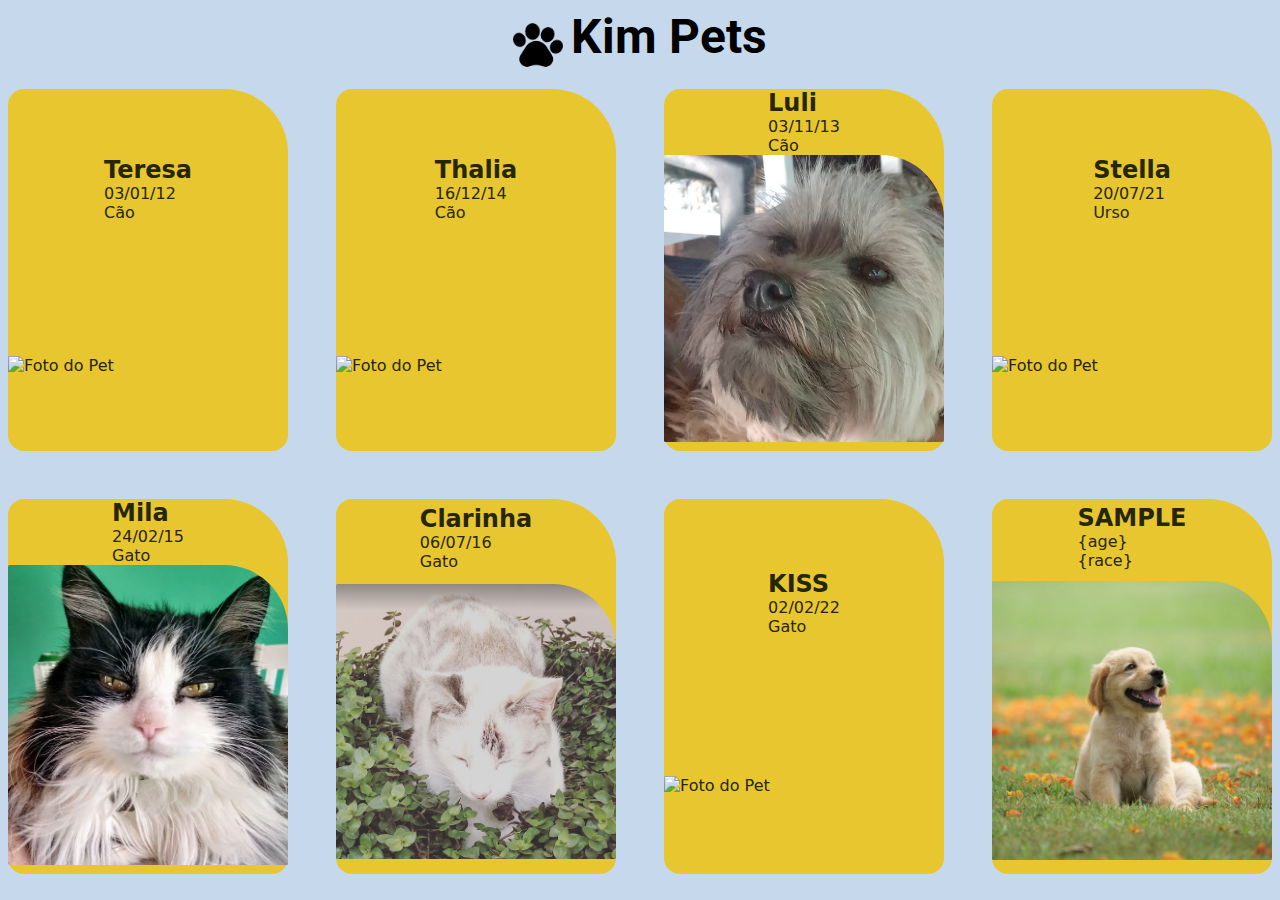
==== index.html @ c036f360 "Rename folder" ====
<!DOCTYPE html>
<html lang="en">
<head>
    <meta charset="UTF-8">
    <meta name="viewport" content="width=device-width, initial-scale=1.0">
    <link rel="stylesheet" href="main.css">
    <link rel="preconnect" href="https://fonts.gstatic.com">
    <link rel="preconnect" href="https://fonts.gstatic.com">
    <link rel="preconnect" href="https://fonts.gstatic.com">
    <link rel="shortcut icon" href="favicon.png" type="image/x-icon">
    <link href="https://fonts.googleapis.com/css2?family=Roboto:wght@500&display=swap" rel="stylesheet">
    <title>Kim Pets</title>
</head>


<header>
	<logo>
	    <img src="images/favicon.png" alt="">
	    <h1>
	        Kim Pets
	    </h1>
	</logo>
</header>

<p id="demo"></p>



<body>
<container id='con'>
	<card>
	    <div id="description">
	        <h2>Teresa</h2>
	        <p>03/01/12</p>
	        <p>Cão</p>
	    </div>
	    <img src="images/teresa.png" alt="Foto do Pet">
	</card>

	<card>	
	    <div id="description">
	        <h2>Thalia</h2>
	        <p>16/12/14</p>
	        <p>Cão</p>
	    </div>
	    <img src="images/thalia.png" alt="Foto do Pet">
	</card>

	<card>	
	    <div id="description">
	        <h2>Luli</h2>
	        <p>03/11/13</p>
	        <p>Cão</p>
	    </div>
	    <img src="images/luli.png" alt="Foto do Pet">
	</card>

	<card>	
	    <div id="description">
	        <h2>Stella</h2>
	        <p>20/07/21</p>
	        <p>Urso</p>
	    </div>
	    <img src="images/stella.png" alt="Foto do Pet">
	</card>

	<card>	
	    <div id="description">
	        <h2>Mila</h2>
	        <p>24/02/15</p>
	        <p>Gato</p>
	    </div>
	    <img src="images/mila.png" alt="Foto do Pet">
	</card>

	<card>	
	    <div id="description">
	        <h2>Clarinha</h2>
	        <p>06/07/16</p>
	        <p>Gato</p>
	    </div>
	    <img src="images/clarinha.png" alt="Foto do Pet">
	</card>

	<card>	
	    <div id="description">
	        <h2>KISS</h2>
	        <p>02/02/22</p>
	        <p>Gato</p>
	    </div>
	    <img src="images/kiss.png" alt="Foto do Pet">
	</card>

	<card>	
	    <div id="description">
	        <h2>SAMPLE</h2>
	        <p>{age}</p>
	        <p>{race}</p>
	    </div>
	    <img src="images/sample_pet.png" alt="Foto do Pet">
	</card>

</container>

<style>
	* {
	    margin: 0;
	    padding: 0;
	    border: 0;
	    box-sizing: border-box;
  	}
	  
	html {
	    color:rgb(39, 38, 3);
	    background: #c6d9ec;
	}
	  
	body, input, button, textarea {
	    font-family: 'Roboto', sans-serif;
	    font-weight: 500;
	}

	body {
        display: flex;
        flex-direction: column;
        justify-content: space-between;

    }

    header {
        margin-top: 0.5rem;
        display: grid;
        place-items: center;
    }

    header logo {
        display: flex;
        flex-direction: row;
        align-items: center;
    }

    header logo img {
        height: 50px;
        width: 50px;
        margin-right: 0.5rem;
    }

    header logo h1 {
        text-decoration: none;
        font-weight: 700;
        font-size: 3rem;
        margin-bottom: 1rem;
        color: black;
    }


    container {
        display: grid;
        height: 70vh;
        grid-gap: 1rem;
        grid-template-columns: repeat(auto-fill, minmax(200px, 1fr));
        font-family: system-ui, sans-serif;
    }

    card {
        margin: 0.5rem;
        display: grid;
        max-height: 450px;
        place-items: center;
        background: #e7c62f;
        border-radius: 1rem 4rem 1rem 1rem;
        padding-bottom: 0.55rem;
    }

    card .description {
        height: 2rem;
        display: flex;
        flex-direction: row;
        justify-content: space-evenly;
        align-items: center;
    }

    card .description img {
        width: 30px;
        height: 30px;
        margin: 0.5rem;
    }

    card img {
        /*height: 15rem;*/
        width: 100%;
        border-radius: 0.1rem 4rem 0.1rem 0.1rem;
        max-height: 300px;
    }

    @media (min-width:600px) {
        container {
            grid-gap: 2rem;
            grid-template-columns: repeat(auto-fill, minmax(250px, 1fr));
        }
    }
</style>
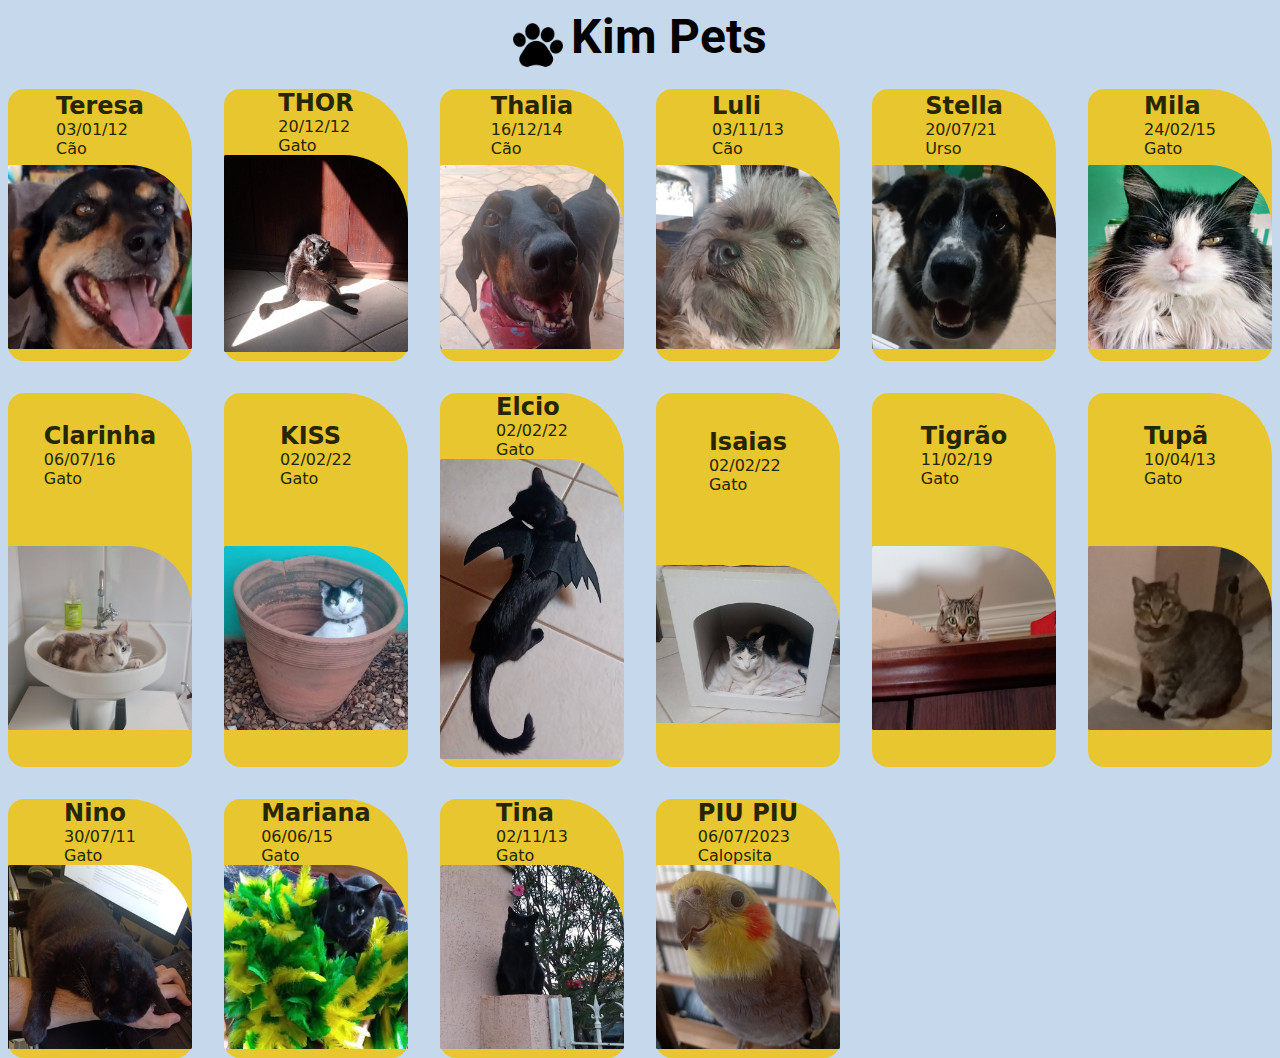
==== commit be3c2817: "resize images" ====
--- a/index.html
+++ b/index.html
@@ -3,7 +3,6 @@
 <head>
     <meta charset="UTF-8">
     <meta name="viewport" content="width=device-width, initial-scale=1.0">
-    <link rel="stylesheet" href="main.css">
     <link rel="preconnect" href="https://fonts.gstatic.com">
     <link rel="preconnect" href="https://fonts.gstatic.com">
     <link rel="preconnect" href="https://fonts.gstatic.com">
@@ -15,7 +14,7 @@
 
 <header>
 	<logo>
-	    <img src="images/favicon.png" alt="">
+	    <img src="favicon.png" alt="">
 	    <h1>
 	        Kim Pets
 	    </h1>
@@ -39,6 +38,15 @@
 
 	<card>	
 	    <div id="description">
+	        <h2>THOR</h2>
+	        <p>20/12/12</p>
+	        <p>Gato</p>
+	    </div>
+	    <img src="images/thor.png" alt="Foto do Pet">
+	</card>
+
+	<card>	
+	    <div id="description">
 	        <h2>Thalia</h2>
 	        <p>16/12/14</p>
 	        <p>Cão</p>
@@ -91,25 +99,90 @@
 	    <img src="images/kiss.png" alt="Foto do Pet">
 	</card>
 
-	<card>	
-	    <div id="description">
-	        <h2>SAMPLE</h2>
-	        <p>{age}</p>
-	        <p>{race}</p>
-	    </div>
-	    <img src="images/sample_pet.png" alt="Foto do Pet">
+	<card>		
+	    <div id="description">
+	        <h2>Elcio</h2>
+	        <p>02/02/22</p>
+	        <p>Gato</p>
+	    </div>
+	    <img src="images/elcio.png" alt="Foto do Pet">
+	</card>
+
+	<card>		
+	    <div id="description">
+	        <h2>Isaias</h2>
+	        <p>02/02/22</p>
+	        <p>Gato</p>
+	    </div>
+	    <img src="images/isaias.png" alt="Foto do Pet">
+	</card>
+
+	<card>	
+	    <div id="description">
+	        <h2>Tigrão</h2>
+	        <p>11/02/19</p>
+	        <p>Gato</p>
+	    </div>
+	    <img src="images/tigrao.png" alt="Foto do Pet">
+	</card>
+
+	<card>	
+	    <div id="description">
+	        <h2>Tupã</h2>
+	        <p>10/04/13</p>
+	        <p>Gato</p>
+	    </div>
+	    <img src="images/tupa.png" alt="Foto do Pet">
+	</card>
+
+	<card>	
+	    <div id="description">
+	        <h2>Nino</h2>
+	        <p>30/07/11</p>
+	        <p>Gato</p>
+	    </div>
+	    <img src="images/nino.png" alt="Foto do Pet">
+	</card>
+
+	<card>	
+	    <div id="description">
+	        <h2>Mariana</h2>
+	        <p>06/06/15</p>
+	        <p>Gato</p>
+	    </div>
+	    <img src="images/mariana.png" alt="Foto do Pet">
+	</card>
+
+	<card>	
+	    <div id="description">
+	        <h2>Tina</h2>
+	        <p>02/11/13</p>
+	        <p>Gato</p>
+	    </div>
+	    <img src="images/tina.png" alt="Foto do Pet">
+	</card>
+
+
+	<card>	
+	    <div id="description">
+	        <h2>PIU PIU</h2>
+	        <p>06/07/2023</p>
+	        <p>Calopsita</p>
+	    </div>
+	    <img src="images/piupiu.png" alt="Foto do Pet">
 	</card>
 
 </container>
-
-<style>
+</body>
+
+<style type="text/css">
 	* {
 	    margin: 0;
 	    padding: 0;
 	    border: 0;
 	    box-sizing: border-box;
-  	}
-	  
+	}
+  
 	html {
 	    color:rgb(39, 38, 3);
 	    background: #c6d9ec;
@@ -121,82 +194,95 @@
 	}
 
 	body {
-        display: flex;
-        flex-direction: column;
-        justify-content: space-between;
-
-    }
-
-    header {
-        margin-top: 0.5rem;
-        display: grid;
-        place-items: center;
-    }
-
-    header logo {
-        display: flex;
-        flex-direction: row;
-        align-items: center;
-    }
-
-    header logo img {
-        height: 50px;
-        width: 50px;
-        margin-right: 0.5rem;
-    }
-
-    header logo h1 {
-        text-decoration: none;
-        font-weight: 700;
-        font-size: 3rem;
-        margin-bottom: 1rem;
-        color: black;
-    }
-
-
-    container {
-        display: grid;
-        height: 70vh;
-        grid-gap: 1rem;
-        grid-template-columns: repeat(auto-fill, minmax(200px, 1fr));
-        font-family: system-ui, sans-serif;
-    }
-
-    card {
-        margin: 0.5rem;
-        display: grid;
-        max-height: 450px;
-        place-items: center;
-        background: #e7c62f;
-        border-radius: 1rem 4rem 1rem 1rem;
-        padding-bottom: 0.55rem;
-    }
-
-    card .description {
-        height: 2rem;
-        display: flex;
-        flex-direction: row;
-        justify-content: space-evenly;
-        align-items: center;
-    }
-
-    card .description img {
-        width: 30px;
-        height: 30px;
-        margin: 0.5rem;
-    }
-
-    card img {
-        /*height: 15rem;*/
-        width: 100%;
-        border-radius: 0.1rem 4rem 0.1rem 0.1rem;
-        max-height: 300px;
-    }
-
-    @media (min-width:600px) {
-        container {
-            grid-gap: 2rem;
-            grid-template-columns: repeat(auto-fill, minmax(250px, 1fr));
-        }
-    }
+	    display: flex;
+	    flex-direction: column;
+	    justify-content: space-between;
+
+	}
+
+	header {
+	    margin-top: 0.5rem;
+	    display: grid;
+	    place-items: center;
+	}
+
+	header logo {
+	    display: flex;
+	    flex-direction: row;
+	    align-items: center;
+	}
+
+	header logo img {
+	    height: 50px;
+	    width: 50px;
+	    margin-right: 0.5rem;
+	}
+
+	header logo h1 {
+	    text-decoration: none;
+	    font-weight: 700;
+	    font-size: 3rem;
+	    margin-bottom: 1rem;
+	    color: black;
+	}
+
+
+	container {
+	    display: grid;
+	    height: 70vh;
+	    grid-gap: 1rem;
+	    grid-template-columns: repeat(auto-fill, minmax(200px, 1fr));
+	    font-family: system-ui, sans-serif;
+	}
+
+	card {
+	    margin: 0.5rem;
+	    display: grid;
+	    max-height: 450px;
+	    place-items: center;
+	    background: #e7c62f;
+	    border-radius: 1rem 4rem 1rem 1rem;
+	    padding-bottom: 0.55rem;
+	}
+
+	card .description {
+	    height: 2rem;
+	    display: flex;
+	    flex-direction: row;
+	    justify-content: space-evenly;
+	    align-items: center;
+	}
+
+	card .description img {
+	    width: 30px;
+	    height: 30px;
+	    margin: 0.5rem;
+	}
+
+	card img {
+	    /*height: 15rem;*/
+	    width: 100%;
+	    border-radius: 0.1rem 4rem 0.1rem 0.1rem;
+	    max-height: 300px;
+	}
+
+	@media (max-width:600px) {
+	    container {
+	        grid-gap: 1rem;
+	        /*grid-template-columns: repeat(auto-fill, minmax(250px, 0.5fr));*/
+	        grid-template-columns: 1fr 1fr;
+	    }
+    	card {
+		    max-height: 200px;
+		    padding-bottom: 0.55rem;
+		    max-width: 200px;
+	 		}
+    	card img {
+		    /*height: 15rem;*/
+		    width: 100%;
+		    border-radius: 0.1rem 4rem 0.1rem 0.1rem;
+		    max-height: 150px;
+		}
+	}
+
 </style>